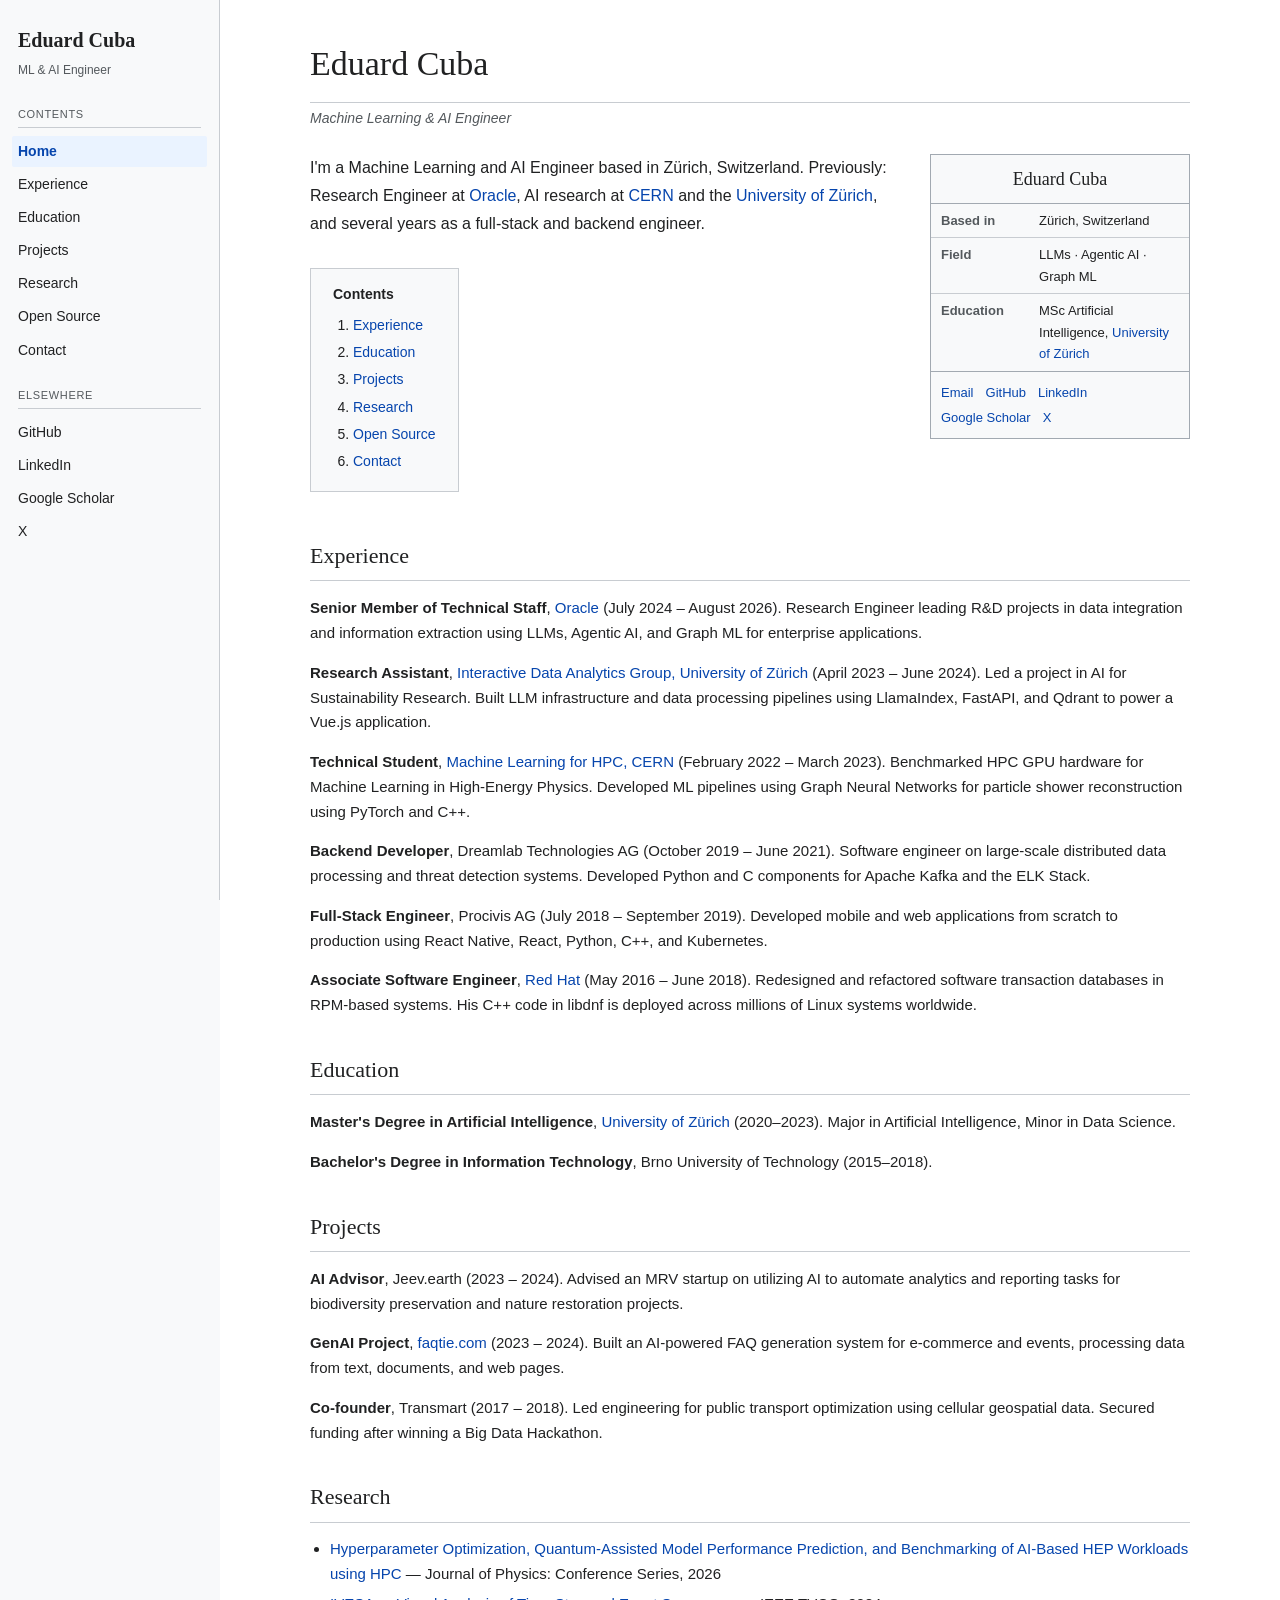
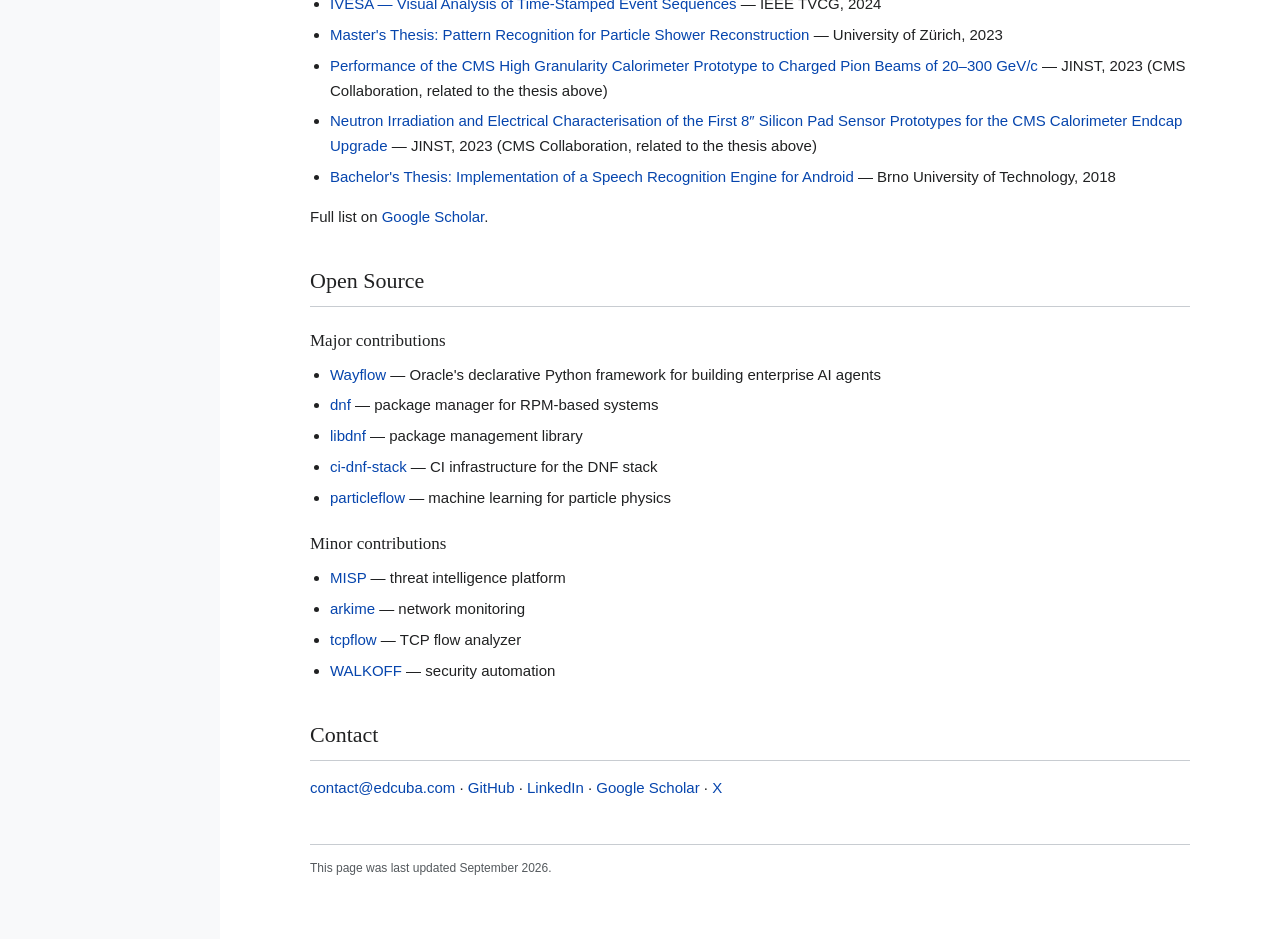
==== index.html @ 56326164 "Drop stale Oracle infobox facts, plain-text tags, add dark mode - Infobox: remove Employer/Role rows" ====
<!DOCTYPE html>
<html lang="en">
<head>
    <meta charset="UTF-8">
    <meta name="viewport" content="width=device-width, initial-scale=1.0">
    <title>Eduard Cuba</title>
    <meta name="description" content="Eduard Cuba — Machine Learning &amp; AI Engineer. Zürich, Switzerland.">
    <link rel="stylesheet" href="style.css">
</head>
<body>
    <div class="wiki-layout">
        <nav class="sidebar">
            <div class="sidebar-brand"><a href="index.html">Eduard Cuba</a></div>
            <div class="sidebar-tagline">ML &amp; AI Engineer</div>

            <details class="sidebar-menu">
                <summary class="sidebar-menu-toggle">&#9776; Menu</summary>
                <script>
                    // Chrome's <details> renders collapsed content through an internal
                    // ::details-content wrapper that ignores author display overrides on
                    // the children, so forcing it open on desktop needs the real [open]
                    // attribute rather than a CSS display:block fight.
                    (function () {
                        var menu = document.currentScript.closest('.sidebar-menu');
                        var mq = window.matchMedia('(min-width: 821px)');
                        function sync() {
                            menu.toggleAttribute('open', mq.matches);
                        }
                        mq.addEventListener('change', sync);
                        sync();
                    })();
                </script>

                <div class="sidebar-heading">Contents</div>
                <div class="sidebar-nav">
                    <ul>
                        <li><a href="#top" class="current">Home</a></li>
                        <li><a href="#experience">Experience</a></li>
                        <li><a href="#education">Education</a></li>
                        <li><a href="#projects">Projects</a></li>
                        <li><a href="#research">Research</a></li>
                        <li><a href="#open-source">Open Source</a></li>
                        <li><a href="#contact">Contact</a></li>
                    </ul>
                </div>

                <div class="sidebar-heading">Elsewhere</div>
                <div class="sidebar-nav">
                    <ul>
                        <li><a href="https://github.com/edcuba">GitHub</a></li>
                        <li><a href="https://www.linkedin.com/in/eduard-cuba/">LinkedIn</a></li>
                        <li><a href="https://scholar.google.com/citations?user=SxRRQQIAAAAJ&hl=en">Google Scholar</a></li>
                        <li><a href="https://x.com/cubaedo">X</a></li>
                    </ul>
                </div>
            </details>
        </nav>

        <main class="content">
          <div class="content-inner">
            <div class="page-title" id="top">Eduard Cuba</div>
            <div class="page-subtitle">Machine Learning &amp; AI Engineer</div>

            <article>
                <aside class="infobox">
                    <div class="infobox-title">Eduard Cuba</div>
                    <table>
                        <tr><td class="label">Based in</td><td>Zürich, Switzerland</td></tr>
                        <tr><td class="label">Field</td><td>LLMs · Agentic AI · Graph ML</td></tr>
                        <tr><td class="label">Education</td><td>MSc Artificial Intelligence, <a href="https://www.uzh.ch/en.html">University of Zürich</a></td></tr>
                    </table>
                    <div class="infobox-links">
                        <a href="mailto:contact@edcuba.com">Email</a>
                        <a href="https://github.com/edcuba">GitHub</a>
                        <a href="https://www.linkedin.com/in/eduard-cuba/">LinkedIn</a>
                        <a href="https://scholar.google.com/citations?user=SxRRQQIAAAAJ&hl=en">Google Scholar</a>
                        <a href="https://x.com/cubaedo">X</a>
                    </div>
                </aside>

                <div class="lead">
                    <p>I'm a Machine Learning and AI Engineer based in Zürich, Switzerland. Previously: Research Engineer at <a href="https://www.oracle.com/">Oracle</a>, AI research at <a href="https://home.cern/">CERN</a> and the <a href="https://www.uzh.ch/en.html">University of Zürich</a>, and several years as a full-stack and backend engineer.</p>
                </div>

                <div class="toc">
                    <div class="toc-title">Contents</div>
                    <ol>
                        <li><a href="#experience">Experience</a></li>
                        <li><a href="#education">Education</a></li>
                        <li><a href="#projects">Projects</a></li>
                        <li><a href="#research">Research</a></li>
                        <li><a href="#open-source">Open Source</a></li>
                        <li><a href="#contact">Contact</a></li>
                    </ol>
                </div>

                <div class="section" id="experience">
                    <h2>Experience</h2>

                    <p><strong>Senior Member of Technical Staff</strong>, <a href="https://www.oracle.com/">Oracle</a> (July 2024 – August 2026). Research Engineer leading R&amp;D projects in data integration and information extraction using LLMs, Agentic AI, and Graph ML for enterprise applications.</p>

                    <p><strong>Research Assistant</strong>, <a href="https://www.ifi.uzh.ch/en.html">Interactive Data Analytics Group, University of Zürich</a> (April 2023 – June 2024). Led a project in AI for Sustainability Research. Built LLM infrastructure and data processing pipelines using LlamaIndex, FastAPI, and Qdrant to power a Vue.js application.</p>

                    <p><strong>Technical Student</strong>, <a href="https://home.cern/">Machine Learning for HPC, CERN</a> (February 2022 – March 2023). Benchmarked HPC GPU hardware for Machine Learning in High-Energy Physics. Developed ML pipelines using Graph Neural Networks for particle shower reconstruction using PyTorch and C++.</p>

                    <p><strong>Backend Developer</strong>, Dreamlab Technologies AG (October 2019 – June 2021). Software engineer on large-scale distributed data processing and threat detection systems. Developed Python and C components for Apache Kafka and the ELK Stack.</p>

                    <p><strong>Full-Stack Engineer</strong>, Procivis AG (July 2018 – September 2019). Developed mobile and web applications from scratch to production using React Native, React, Python, C++, and Kubernetes.</p>

                    <p><strong>Associate Software Engineer</strong>, <a href="https://www.redhat.com/">Red Hat</a> (May 2016 – June 2018). Redesigned and refactored software transaction databases in RPM-based systems. His C++ code in libdnf is deployed across millions of Linux systems worldwide.</p>
                </div>

                <div class="section" id="education">
                    <h2>Education</h2>

                    <p><strong>Master's Degree in Artificial Intelligence</strong>, <a href="https://www.uzh.ch/en.html">University of Zürich</a> (2020–2023). Major in Artificial Intelligence, Minor in Data Science.</p>

                    <p><strong>Bachelor's Degree in Information Technology</strong>, Brno University of Technology (2015–2018).</p>
                </div>

                <div class="section" id="projects">
                    <h2>Projects</h2>

                    <p><strong>AI Advisor</strong>, Jeev.earth (2023 – 2024). Advised an MRV startup on utilizing AI to automate analytics and reporting tasks for biodiversity preservation and nature restoration projects.</p>

                    <p><strong>GenAI Project</strong>, <a href="https://faqtie.com/">faqtie.com</a> (2023 – 2024). Built an AI-powered FAQ generation system for e-commerce and events, processing data from text, documents, and web pages.</p>

                    <p><strong>Co-founder</strong>, Transmart (2017 – 2018). Led engineering for public transport optimization using cellular geospatial data. Secured funding after winning a Big Data Hackathon.</p>
                </div>

                <div class="section" id="research">
                    <h2>Research</h2>
                    <ul class="plain-list">
                        <li><a href="https://iopscience.iop.org/article/10.1088/1742-6596/3206/1/012015">Hyperparameter Optimization, Quantum-Assisted Model Performance Prediction, and Benchmarking of AI-Based HEP Workloads using HPC</a> — Journal of Physics: Conference Series, 2026</li>
                        <li><a href="https://ieeexplore.ieee.org/document/10494234/">IVESA — Visual Analysis of Time-Stamped Event Sequences</a> — IEEE TVCG, 2024</li>
                        <li><a href="https://capuana.ifi.uzh.ch/publications/PDFs/23612_Cuba_AIML_HGCAL_Reco_Thesis.pdf">Master's Thesis: Pattern Recognition for Particle Shower Reconstruction</a> — University of Zürich, 2023</li>
                        <li><a href="https://iopscience.iop.org/article/10.1088/1748-0221/18/08/P08014">Performance of the CMS High Granularity Calorimeter Prototype to Charged Pion Beams of 20–300 GeV/c</a> — JINST, 2023 (CMS Collaboration, related to the thesis above)</li>
                        <li><a href="https://iopscience.iop.org/article/10.1088/1748-0221/18/08/P08024">Neutron Irradiation and Electrical Characterisation of the First 8″ Silicon Pad Sensor Prototypes for the CMS Calorimeter Endcap Upgrade</a> — JINST, 2023 (CMS Collaboration, related to the thesis above)</li>
                        <li><a href="https://excel.fit.vutbr.cz/submissions/2018/037/37.pdf">Bachelor's Thesis: Implementation of a Speech Recognition Engine for Android</a> — Brno University of Technology, 2018</li>
                    </ul>
                    <p>Full list on <a href="https://scholar.google.com/citations?user=SxRRQQIAAAAJ&hl=en">Google Scholar</a>.</p>
                </div>

                <div class="section" id="open-source">
                    <h2>Open Source</h2>
                    <h3>Major contributions</h3>
                    <ul class="plain-list">
                        <li><a href="https://github.com/oracle/wayflow">Wayflow</a> — Oracle's declarative Python framework for building enterprise AI agents</li>
                        <li><a href="https://github.com/rpm-software-management/dnf">dnf</a> — package manager for RPM-based systems</li>
                        <li><a href="https://github.com/rpm-software-management/libdnf">libdnf</a> — package management library</li>
                        <li><a href="https://github.com/rpm-software-management/ci-dnf-stack">ci-dnf-stack</a> — CI infrastructure for the DNF stack</li>
                        <li><a href="https://github.com/jpata/particleflow">particleflow</a> — machine learning for particle physics</li>
                    </ul>
                    <h3>Minor contributions</h3>
                    <ul class="plain-list">
                        <li><a href="https://github.com/MISP/MISP">MISP</a> — threat intelligence platform</li>
                        <li><a href="https://github.com/arkime/arkime">arkime</a> — network monitoring</li>
                        <li><a href="https://github.com/simsong/tcpflow">tcpflow</a> — TCP flow analyzer</li>
                        <li><a href="https://github.com/nsacyber/WALKOFF">WALKOFF</a> — security automation</li>
                    </ul>
                </div>

                <div class="section" id="contact">
                    <h2>Contact</h2>
                    <p>
                        <a href="mailto:contact@edcuba.com">contact@edcuba.com</a> ·
                        <a href="https://github.com/edcuba">GitHub</a> ·
                        <a href="https://www.linkedin.com/in/eduard-cuba/">LinkedIn</a> ·
                        <a href="https://scholar.google.com/citations?user=SxRRQQIAAAAJ&hl=en">Google Scholar</a> ·
                        <a href="https://x.com/cubaedo">X</a>
                    </p>
                </div>

                <div class="page-footer">This page was last updated September 2026.</div>
            </article>
          </div>
        </main>
    </div>
</body>
</html>
---- style.css ----
/* Eduard Cuba — wiki-style site */

:root {
    --bg: #f8f9fa;
    --content-bg: #ffffff;
    --border: #c8ccd1;
    --border-strong: #a2a9b1;
    --text: #202122;
    --text-secondary: #54595d;
    --link: #0645ad;
    --link-hover: #3366cc;
    --sidebar-bg: #f8f9fa;
    --nav-hover-bg: #eaecf0;
    --nav-current-bg: #eaf3ff;
    --serif: Georgia, 'Iowan Old Style', 'Palatino Linotype', 'URW Palladio L', P052, serif;
    --sans: -apple-system, BlinkMacSystemFont, 'Helvetica Neue', Helvetica, Arial, sans-serif;
}

@media (prefers-color-scheme: dark) {
    :root {
        --bg: #101418;
        --content-bg: #16191c;
        --border: #3a3f44;
        --border-strong: #54595d;
        --text: #eaecf0;
        --text-secondary: #a2a9b1;
        --link: #6cb6ff;
        --link-hover: #90ceff;
        --sidebar-bg: #16191c;
        --nav-hover-bg: #24282c;
        --nav-current-bg: #1b3a57;
    }
}

* {
    box-sizing: border-box;
}

html, body {
    margin: 0;
    padding: 0;
}

body {
    font-family: var(--sans);
    background: var(--bg);
    color: var(--text);
    font-size: 15px;
    line-height: 1.65;
}

a {
    color: var(--link);
    text-decoration: none;
}

a:hover {
    color: var(--link-hover);
    text-decoration: underline;
}

.wiki-layout {
    display: flex;
    align-items: flex-start;
    min-height: 100vh;
}

/* Sidebar */

.sidebar {
    width: 220px;
    flex: 0 0 220px;
    background: var(--sidebar-bg);
    border-right: 1px solid var(--border);
    padding: 24px 18px;
    position: sticky;
    top: 0;
    align-self: flex-start;
    min-height: 100vh;
}

.sidebar-brand {
    font-family: var(--serif);
    font-size: 20px;
    font-weight: 700;
    margin-bottom: 4px;
}

.sidebar-brand a {
    color: var(--text);
}

.sidebar-brand a:hover {
    text-decoration: none;
    color: var(--link);
}

.sidebar-tagline {
    font-size: 12px;
    color: var(--text-secondary);
    margin-bottom: 24px;
}

.sidebar-menu-toggle {
    display: none;
}

.sidebar-heading {
    font-size: 11px;
    text-transform: uppercase;
    letter-spacing: 0.06em;
    color: var(--text-secondary);
    margin: 20px 0 8px;
    padding-bottom: 4px;
    border-bottom: 1px solid var(--border);
}

.sidebar-heading:first-of-type {
    margin-top: 0;
}

.sidebar-nav ul {
    list-style: none;
    margin: 0 0 4px;
    padding: 0;
}

.sidebar-nav li {
    margin-bottom: 2px;
}

.sidebar-nav a {
    display: block;
    padding: 4px 6px;
    margin: 0 -6px;
    border-radius: 2px;
    color: var(--text);
    font-size: 14px;
}

.sidebar-nav a:hover {
    background: var(--nav-hover-bg);
    text-decoration: none;
    color: var(--link);
}

.sidebar-nav a.current {
    background: var(--nav-current-bg);
    color: var(--link);
    font-weight: 600;
}

.sidebar-nav a small {
    display: block;
    font-weight: 400;
    color: var(--text-secondary);
    font-size: 11px;
}

/* Main content */

.content {
    flex: 1 1 auto;
    min-width: 0;
    min-height: 100vh;
    background: var(--content-bg);
    padding: 36px 48px 60px;
}

.content-inner {
    max-width: 880px;
    margin: 0 auto;
}

.page-title {
    font-family: var(--serif);
    font-size: 34px;
    font-weight: 400;
    color: var(--text);
    border-bottom: 1px solid var(--border);
    padding-bottom: 10px;
    margin-bottom: 4px;
}

.page-subtitle {
    font-size: 14px;
    color: var(--text-secondary);
    font-style: italic;
    margin-bottom: 24px;
}


.lead {
    font-size: 16px;
    line-height: 1.75;
    margin-bottom: 22px;
}

.lead strong {
    font-weight: 600;
}

/* Infobox */

.infobox {
    float: right;
    width: 260px;
    margin: 0 0 20px 28px;
    background: var(--sidebar-bg);
    border: 1px solid var(--border-strong);
    font-size: 13px;
}

.infobox-title {
    font-family: var(--serif);
    font-size: 18px;
    text-align: center;
    padding: 10px 10px 8px;
    border-bottom: 1px solid var(--border-strong);
}

.infobox table {
    width: 100%;
    border-collapse: collapse;
}

.infobox td {
    padding: 6px 10px;
    vertical-align: top;
    border-top: 1px solid var(--border);
}

.infobox tr:first-child td {
    border-top: none;
}

.infobox td.label {
    color: var(--text-secondary);
    width: 38%;
    font-weight: 600;
}

.infobox-links {
    padding: 10px;
    border-top: 1px solid var(--border-strong);
    display: flex;
    flex-wrap: wrap;
    gap: 4px 12px;
}

/* Table of contents */

.toc {
    display: inline-block;
    background: var(--sidebar-bg);
    border: 1px solid var(--border);
    padding: 14px 22px;
    margin: 8px 0 28px;
    font-size: 14px;
}

.toc-title {
    font-weight: 700;
    margin-bottom: 8px;
}

.toc ol {
    margin: 0;
    padding-left: 20px;
}

.toc li {
    margin-bottom: 4px;
}

/* Sections */

.section {
    margin-bottom: 34px;
    clear: both;
}

.section h2 {
    font-family: var(--serif);
    font-weight: 400;
    font-size: 22px;
    border-bottom: 1px solid var(--border);
    padding-bottom: 6px;
    margin-bottom: 14px;
}

.section h3 {
    font-family: var(--serif);
    font-weight: 400;
    font-size: 17px;
    margin: 20px 0 8px;
}

/* Lists */

.plain-list {
    margin: 0 0 8px 20px;
    padding: 0;
}

.plain-list li {
    margin-bottom: 6px;
}

.page-footer {
    margin-top: 44px;
    padding-top: 14px;
    border-top: 1px solid var(--border);
    font-size: 12px;
    color: var(--text-secondary);
    clear: both;
}

/* Responsive */

@media (max-width: 820px) {
    .wiki-layout {
        flex-direction: column;
    }

    .sidebar {
        width: 100%;
        flex: none;
        position: static;
        min-height: 0;
        padding: 14px 20px;
    }

    .sidebar-brand,
    .sidebar-tagline {
        display: none;
    }

    .sidebar-menu {
        display: block;
    }

    .sidebar-menu:not([open]) > .sidebar-heading,
    .sidebar-menu:not([open]) > .sidebar-nav {
        display: none !important;
    }

    .sidebar-menu-toggle {
        display: inline-block;
        list-style: none;
        cursor: pointer;
        font-size: 13px;
        font-weight: 600;
        color: var(--text);
        padding: 6px 12px;
        border: 1px solid var(--border-strong);
        border-radius: 4px;
        background: var(--content-bg);
    }

    .sidebar-menu-toggle::marker {
        content: "";
        display: none;
    }

    .sidebar-menu-toggle::-webkit-details-marker {
        display: none;
    }

    .sidebar-menu[open] .sidebar-menu-toggle {
        margin-bottom: 10px;
    }

    .sidebar-heading {
        margin-top: 12px;
    }

    .sidebar-heading:first-of-type {
        margin-top: 0;
    }

    .content {
        padding: 28px 20px 40px;
    }

    .infobox {
        float: none;
        width: auto;
        margin: 0 0 22px;
    }

    .page-title {
        font-size: 28px;
    }
}
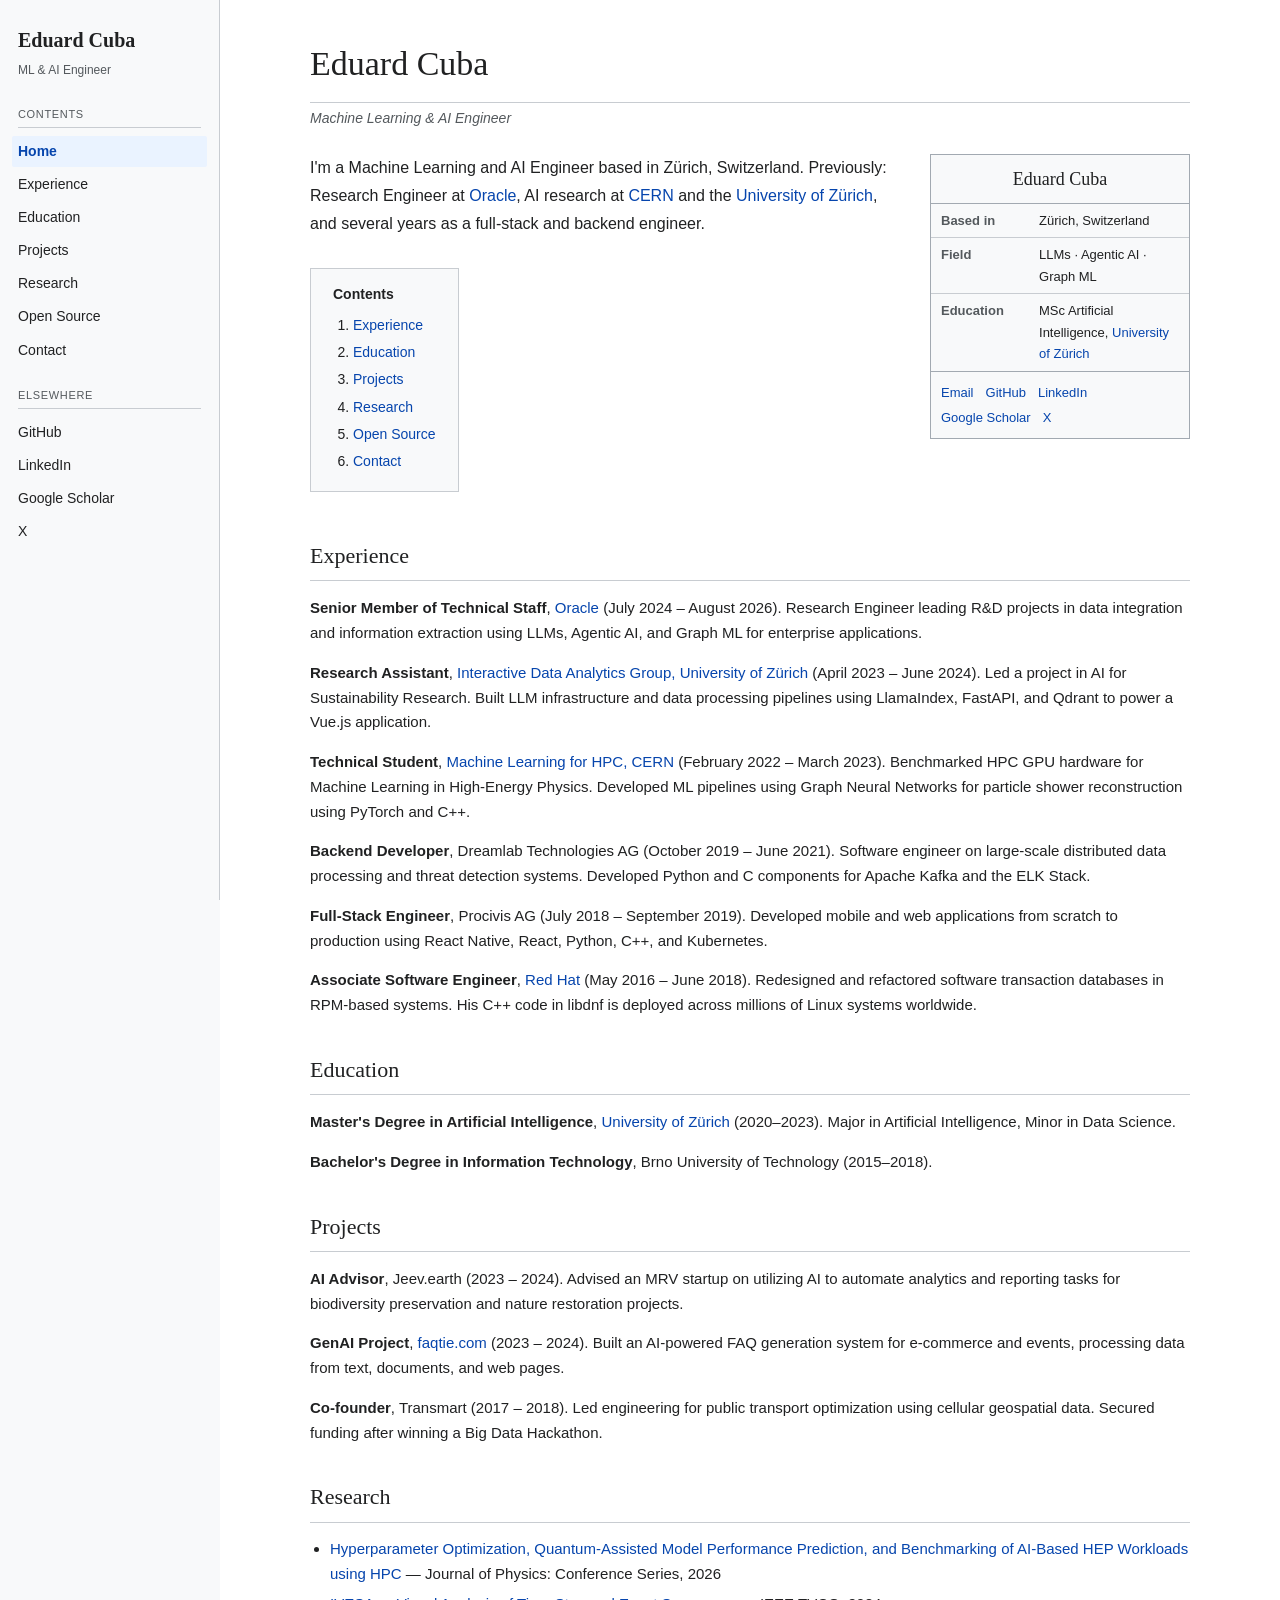
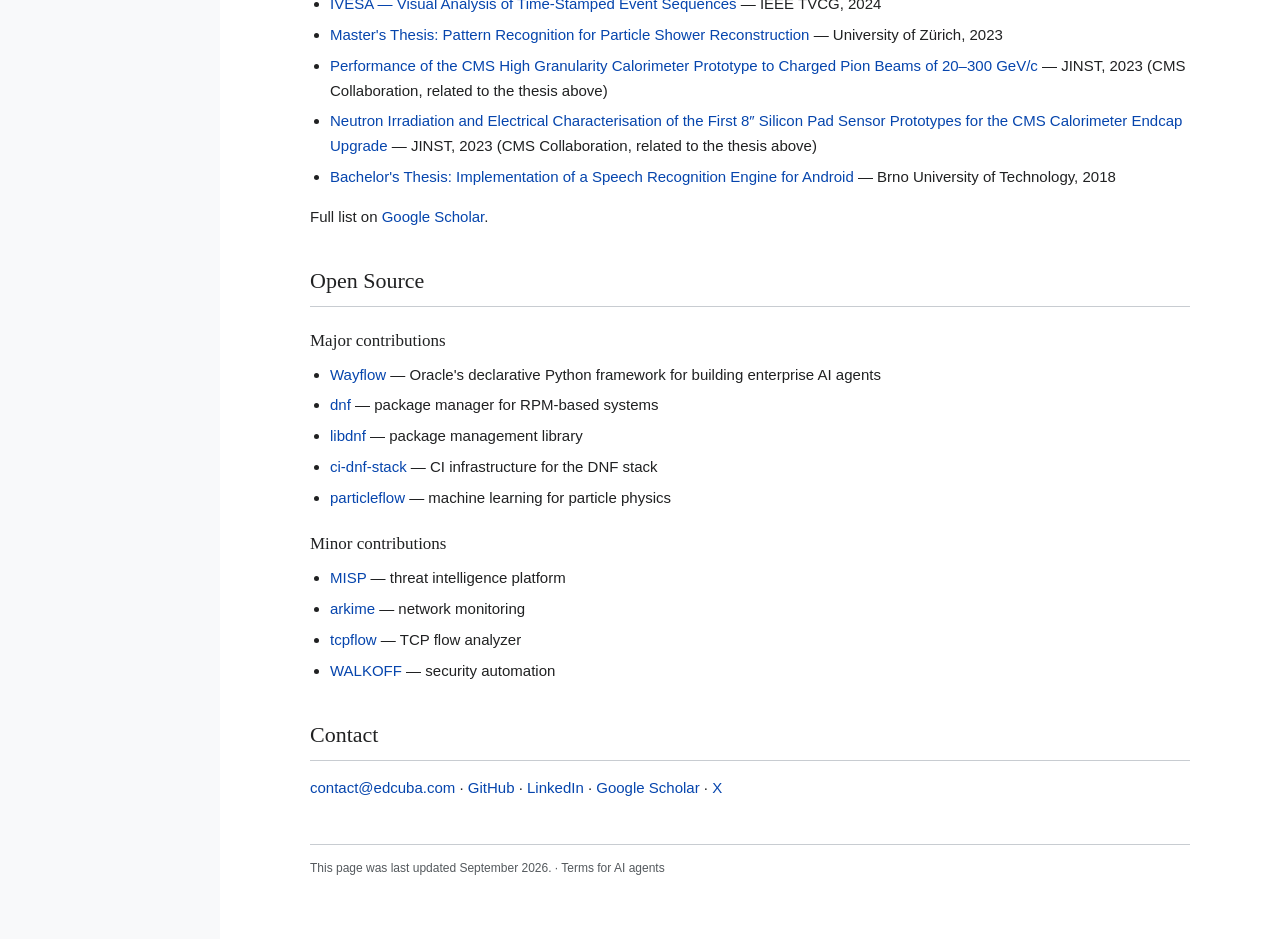
==== commit 8b2b3929: "Add AI-agent data-collection policy (robots.txt, ai.txt, footer link) robots.txt now carries a point" ====
--- a/index.html
+++ b/index.html
@@ -5,7 +5,19 @@
     <meta name="viewport" content="width=device-width, initial-scale=1.0">
     <title>Eduard Cuba</title>
     <meta name="description" content="Eduard Cuba — Machine Learning &amp; AI Engineer. Zürich, Switzerland.">
+    <meta name="ai-policy" content="/ai.txt">
+    <link rel="icon" type="image/svg+xml" href="favicon.svg">
     <link rel="stylesheet" href="style.css">
+
+    <!-- Google tag (gtag.js) -->
+    <script async src="https://www.googletagmanager.com/gtag/js?id=G-2D59EY2W9J"></script>
+    <script>
+      window.dataLayer = window.dataLayer || [];
+      function gtag(){dataLayer.push(arguments);}
+      gtag('js', new Date());
+
+      gtag('config', 'G-2D59EY2W9J');
+    </script>
 </head>
 <body>
     <div class="wiki-layout">
@@ -171,7 +183,10 @@
                     </p>
                 </div>
 
-                <div class="page-footer">This page was last updated September 2026.</div>
+                <div class="page-footer">
+                    This page was last updated September 2026. ·
+                    <a href="/ai.txt" class="terms-badge">Terms for AI agents</a>
+                </div>
             </article>
           </div>
         </main>
--- a/style.css
+++ b/style.css
@@ -316,6 +316,14 @@
     clear: both;
 }
 
+.terms-badge {
+    color: var(--text-secondary);
+}
+
+.terms-badge:hover {
+    color: var(--text);
+}
+
 /* Responsive */
 
 @media (max-width: 820px) {
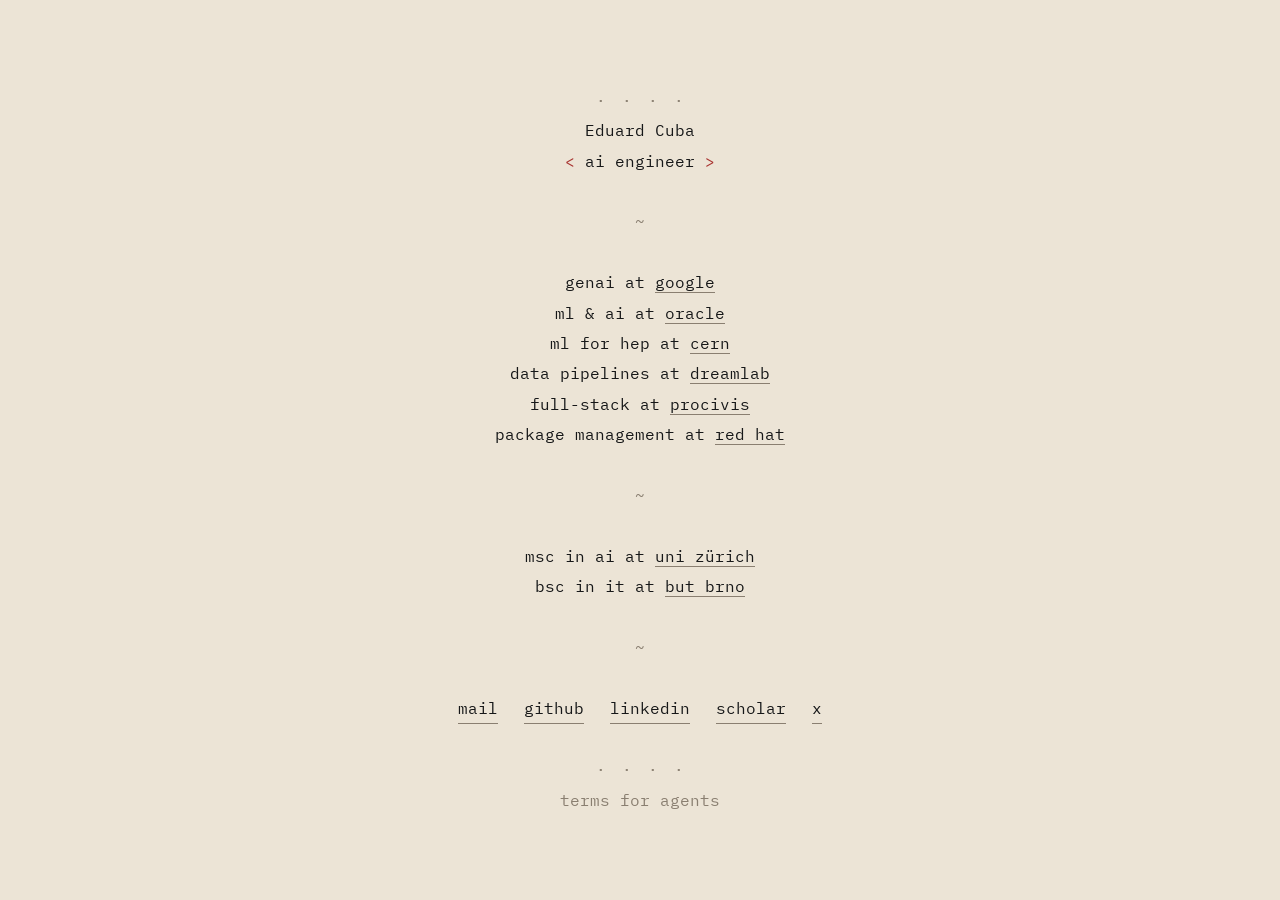
==== commit c7e847e5: "Redesign site as a minimal, centred one-pager Replace the wiki-style layout with a single-font (IBM " ====
--- a/index.html
+++ b/index.html
@@ -4,9 +4,12 @@
     <meta charset="UTF-8">
     <meta name="viewport" content="width=device-width, initial-scale=1.0">
     <title>Eduard Cuba</title>
-    <meta name="description" content="Eduard Cuba — Machine Learning &amp; AI Engineer. Zürich, Switzerland.">
+    <meta name="description" content="Eduard Cuba — AI Engineer.">
     <meta name="ai-policy" content="/ai.txt">
     <link rel="icon" type="image/svg+xml" href="favicon.svg">
+    <link rel="preconnect" href="https://fonts.googleapis.com">
+    <link rel="preconnect" href="https://fonts.gstatic.com" crossorigin>
+    <link rel="stylesheet" href="https://fonts.googleapis.com/css2?family=IBM+Plex+Mono:wght@400&display=swap">
     <link rel="stylesheet" href="style.css">
 
     <!-- Google tag (gtag.js) -->
@@ -20,176 +23,41 @@
     </script>
 </head>
 <body>
-    <div class="wiki-layout">
-        <nav class="sidebar">
-            <div class="sidebar-brand"><a href="index.html">Eduard Cuba</a></div>
-            <div class="sidebar-tagline">ML &amp; AI Engineer</div>
+    <main>
+        <div class="dots" aria-hidden="true"><i>·</i><i>·</i><i>·</i><i>·</i></div>
+        <h1>Eduard Cuba</h1>
+        <p><span class="blink">&lt;</span> ai engineer <span class="blink">&gt;</span></p>
 
-            <details class="sidebar-menu">
-                <summary class="sidebar-menu-toggle">&#9776; Menu</summary>
-                <script>
-                    // Chrome's <details> renders collapsed content through an internal
-                    // ::details-content wrapper that ignores author display overrides on
-                    // the children, so forcing it open on desktop needs the real [open]
-                    // attribute rather than a CSS display:block fight.
-                    (function () {
-                        var menu = document.currentScript.closest('.sidebar-menu');
-                        var mq = window.matchMedia('(min-width: 821px)');
-                        function sync() {
-                            menu.toggleAttribute('open', mq.matches);
-                        }
-                        mq.addEventListener('change', sync);
-                        sync();
-                    })();
-                </script>
+        <div class="tilde" aria-hidden="true">~</div>
 
-                <div class="sidebar-heading">Contents</div>
-                <div class="sidebar-nav">
-                    <ul>
-                        <li><a href="#top" class="current">Home</a></li>
-                        <li><a href="#experience">Experience</a></li>
-                        <li><a href="#education">Education</a></li>
-                        <li><a href="#projects">Projects</a></li>
-                        <li><a href="#research">Research</a></li>
-                        <li><a href="#open-source">Open Source</a></li>
-                        <li><a href="#contact">Contact</a></li>
-                    </ul>
-                </div>
+        <ul>
+            <li>genai at <a href="https://cloud.google.com/ai">google</a></li>
+            <li>ml &amp; ai at <a href="https://www.oracle.com/">oracle</a></li>
+            <li>ml for hep at <a href="https://home.cern/">cern</a></li>
+            <li>data pipelines at <a href="https://dreamlab.net/">dreamlab</a></li>
+            <li>full-stack at <a href="https://www.procivis.ch/">procivis</a></li>
+            <li>package management at <a href="https://www.redhat.com/">red hat</a></li>
+        </ul>
 
-                <div class="sidebar-heading">Elsewhere</div>
-                <div class="sidebar-nav">
-                    <ul>
-                        <li><a href="https://github.com/edcuba">GitHub</a></li>
-                        <li><a href="https://www.linkedin.com/in/eduard-cuba/">LinkedIn</a></li>
-                        <li><a href="https://scholar.google.com/citations?user=SxRRQQIAAAAJ&hl=en">Google Scholar</a></li>
-                        <li><a href="https://x.com/cubaedo">X</a></li>
-                    </ul>
-                </div>
-            </details>
-        </nav>
+        <div class="tilde" aria-hidden="true">~</div>
 
-        <main class="content">
-          <div class="content-inner">
-            <div class="page-title" id="top">Eduard Cuba</div>
-            <div class="page-subtitle">Machine Learning &amp; AI Engineer</div>
+        <ul>
+            <li>msc in ai at <a href="https://www.ifi.uzh.ch/en.html">uni zürich</a></li>
+            <li>bsc in it at <a href="https://www.fit.vut.cz/.en">but brno</a></li>
+        </ul>
 
-            <article>
-                <aside class="infobox">
-                    <div class="infobox-title">Eduard Cuba</div>
-                    <table>
-                        <tr><td class="label">Based in</td><td>Zürich, Switzerland</td></tr>
-                        <tr><td class="label">Field</td><td>LLMs · Agentic AI · Graph ML</td></tr>
-                        <tr><td class="label">Education</td><td>MSc Artificial Intelligence, <a href="https://www.uzh.ch/en.html">University of Zürich</a></td></tr>
-                    </table>
-                    <div class="infobox-links">
-                        <a href="mailto:contact@edcuba.com">Email</a>
-                        <a href="https://github.com/edcuba">GitHub</a>
-                        <a href="https://www.linkedin.com/in/eduard-cuba/">LinkedIn</a>
-                        <a href="https://scholar.google.com/citations?user=SxRRQQIAAAAJ&hl=en">Google Scholar</a>
-                        <a href="https://x.com/cubaedo">X</a>
-                    </div>
-                </aside>
+        <div class="tilde" aria-hidden="true">~</div>
 
-                <div class="lead">
-                    <p>I'm a Machine Learning and AI Engineer based in Zürich, Switzerland. Previously: Research Engineer at <a href="https://www.oracle.com/">Oracle</a>, AI research at <a href="https://home.cern/">CERN</a> and the <a href="https://www.uzh.ch/en.html">University of Zürich</a>, and several years as a full-stack and backend engineer.</p>
-                </div>
+        <p class="links">
+            <a href="mailto:contact@edcuba.com">mail</a>
+            <a href="https://github.com/edcuba">github</a>
+            <a href="https://www.linkedin.com/in/eduard-cuba/">linkedin</a>
+            <a href="https://scholar.google.com/citations?user=SxRRQQIAAAAJ&hl=en">scholar</a>
+            <a href="https://x.com/cubaedo">x</a>
+        </p>
 
-                <div class="toc">
-                    <div class="toc-title">Contents</div>
-                    <ol>
-                        <li><a href="#experience">Experience</a></li>
-                        <li><a href="#education">Education</a></li>
-                        <li><a href="#projects">Projects</a></li>
-                        <li><a href="#research">Research</a></li>
-                        <li><a href="#open-source">Open Source</a></li>
-                        <li><a href="#contact">Contact</a></li>
-                    </ol>
-                </div>
-
-                <div class="section" id="experience">
-                    <h2>Experience</h2>
-
-                    <p><strong>Senior Member of Technical Staff</strong>, <a href="https://www.oracle.com/">Oracle</a> (July 2024 – August 2026). Research Engineer leading R&amp;D projects in data integration and information extraction using LLMs, Agentic AI, and Graph ML for enterprise applications.</p>
-
-                    <p><strong>Research Assistant</strong>, <a href="https://www.ifi.uzh.ch/en.html">Interactive Data Analytics Group, University of Zürich</a> (April 2023 – June 2024). Led a project in AI for Sustainability Research. Built LLM infrastructure and data processing pipelines using LlamaIndex, FastAPI, and Qdrant to power a Vue.js application.</p>
-
-                    <p><strong>Technical Student</strong>, <a href="https://home.cern/">Machine Learning for HPC, CERN</a> (February 2022 – March 2023). Benchmarked HPC GPU hardware for Machine Learning in High-Energy Physics. Developed ML pipelines using Graph Neural Networks for particle shower reconstruction using PyTorch and C++.</p>
-
-                    <p><strong>Backend Developer</strong>, Dreamlab Technologies AG (October 2019 – June 2021). Software engineer on large-scale distributed data processing and threat detection systems. Developed Python and C components for Apache Kafka and the ELK Stack.</p>
-
-                    <p><strong>Full-Stack Engineer</strong>, Procivis AG (July 2018 – September 2019). Developed mobile and web applications from scratch to production using React Native, React, Python, C++, and Kubernetes.</p>
-
-                    <p><strong>Associate Software Engineer</strong>, <a href="https://www.redhat.com/">Red Hat</a> (May 2016 – June 2018). Redesigned and refactored software transaction databases in RPM-based systems. His C++ code in libdnf is deployed across millions of Linux systems worldwide.</p>
-                </div>
-
-                <div class="section" id="education">
-                    <h2>Education</h2>
-
-                    <p><strong>Master's Degree in Artificial Intelligence</strong>, <a href="https://www.uzh.ch/en.html">University of Zürich</a> (2020–2023). Major in Artificial Intelligence, Minor in Data Science.</p>
-
-                    <p><strong>Bachelor's Degree in Information Technology</strong>, Brno University of Technology (2015–2018).</p>
-                </div>
-
-                <div class="section" id="projects">
-                    <h2>Projects</h2>
-
-                    <p><strong>AI Advisor</strong>, Jeev.earth (2023 – 2024). Advised an MRV startup on utilizing AI to automate analytics and reporting tasks for biodiversity preservation and nature restoration projects.</p>
-
-                    <p><strong>GenAI Project</strong>, <a href="https://faqtie.com/">faqtie.com</a> (2023 – 2024). Built an AI-powered FAQ generation system for e-commerce and events, processing data from text, documents, and web pages.</p>
-
-                    <p><strong>Co-founder</strong>, Transmart (2017 – 2018). Led engineering for public transport optimization using cellular geospatial data. Secured funding after winning a Big Data Hackathon.</p>
-                </div>
-
-                <div class="section" id="research">
-                    <h2>Research</h2>
-                    <ul class="plain-list">
-                        <li><a href="https://iopscience.iop.org/article/10.1088/1742-6596/3206/1/012015">Hyperparameter Optimization, Quantum-Assisted Model Performance Prediction, and Benchmarking of AI-Based HEP Workloads using HPC</a> — Journal of Physics: Conference Series, 2026</li>
-                        <li><a href="https://ieeexplore.ieee.org/document/10494234/">IVESA — Visual Analysis of Time-Stamped Event Sequences</a> — IEEE TVCG, 2024</li>
-                        <li><a href="https://capuana.ifi.uzh.ch/publications/PDFs/23612_Cuba_AIML_HGCAL_Reco_Thesis.pdf">Master's Thesis: Pattern Recognition for Particle Shower Reconstruction</a> — University of Zürich, 2023</li>
-                        <li><a href="https://iopscience.iop.org/article/10.1088/1748-0221/18/08/P08014">Performance of the CMS High Granularity Calorimeter Prototype to Charged Pion Beams of 20–300 GeV/c</a> — JINST, 2023 (CMS Collaboration, related to the thesis above)</li>
-                        <li><a href="https://iopscience.iop.org/article/10.1088/1748-0221/18/08/P08024">Neutron Irradiation and Electrical Characterisation of the First 8″ Silicon Pad Sensor Prototypes for the CMS Calorimeter Endcap Upgrade</a> — JINST, 2023 (CMS Collaboration, related to the thesis above)</li>
-                        <li><a href="https://excel.fit.vutbr.cz/submissions/2018/037/37.pdf">Bachelor's Thesis: Implementation of a Speech Recognition Engine for Android</a> — Brno University of Technology, 2018</li>
-                    </ul>
-                    <p>Full list on <a href="https://scholar.google.com/citations?user=SxRRQQIAAAAJ&hl=en">Google Scholar</a>.</p>
-                </div>
-
-                <div class="section" id="open-source">
-                    <h2>Open Source</h2>
-                    <h3>Major contributions</h3>
-                    <ul class="plain-list">
-                        <li><a href="https://github.com/oracle/wayflow">Wayflow</a> — Oracle's declarative Python framework for building enterprise AI agents</li>
-                        <li><a href="https://github.com/rpm-software-management/dnf">dnf</a> — package manager for RPM-based systems</li>
-                        <li><a href="https://github.com/rpm-software-management/libdnf">libdnf</a> — package management library</li>
-                        <li><a href="https://github.com/rpm-software-management/ci-dnf-stack">ci-dnf-stack</a> — CI infrastructure for the DNF stack</li>
-                        <li><a href="https://github.com/jpata/particleflow">particleflow</a> — machine learning for particle physics</li>
-                    </ul>
-                    <h3>Minor contributions</h3>
-                    <ul class="plain-list">
-                        <li><a href="https://github.com/MISP/MISP">MISP</a> — threat intelligence platform</li>
-                        <li><a href="https://github.com/arkime/arkime">arkime</a> — network monitoring</li>
-                        <li><a href="https://github.com/simsong/tcpflow">tcpflow</a> — TCP flow analyzer</li>
-                        <li><a href="https://github.com/nsacyber/WALKOFF">WALKOFF</a> — security automation</li>
-                    </ul>
-                </div>
-
-                <div class="section" id="contact">
-                    <h2>Contact</h2>
-                    <p>
-                        <a href="mailto:contact@edcuba.com">contact@edcuba.com</a> ·
-                        <a href="https://github.com/edcuba">GitHub</a> ·
-                        <a href="https://www.linkedin.com/in/eduard-cuba/">LinkedIn</a> ·
-                        <a href="https://scholar.google.com/citations?user=SxRRQQIAAAAJ&hl=en">Google Scholar</a> ·
-                        <a href="https://x.com/cubaedo">X</a>
-                    </p>
-                </div>
-
-                <div class="page-footer">
-                    This page was last updated September 2026. ·
-                    <a href="/ai.txt" class="terms-badge">Terms for AI agents</a>
-                </div>
-            </article>
-          </div>
-        </main>
-    </div>
+        <div class="dots" aria-hidden="true"><i>·</i><i>·</i><i>·</i><i>·</i></div>
+        <p><a href="/ai.txt" class="quiet">terms for agents</a></p>
+    </main>
 </body>
 </html>
--- a/style.css
+++ b/style.css
@@ -1,403 +1,67 @@
-/* Eduard Cuba — wiki-style site */
+/* edcuba.com — one font, one size, centred */
 
 :root {
-    --bg: #f8f9fa;
-    --content-bg: #ffffff;
-    --border: #c8ccd1;
-    --border-strong: #a2a9b1;
-    --text: #202122;
-    --text-secondary: #54595d;
-    --link: #0645ad;
-    --link-hover: #3366cc;
-    --sidebar-bg: #f8f9fa;
-    --nav-hover-bg: #eaecf0;
-    --nav-current-bg: #eaf3ff;
-    --serif: Georgia, 'Iowan Old Style', 'Palatino Linotype', 'URW Palladio L', P052, serif;
-    --sans: -apple-system, BlinkMacSystemFont, 'Helvetica Neue', Helvetica, Arial, sans-serif;
+    --bg:    #ece4d6;   /* faded skin (= dark-mode ink) */
+    --ink:   #161718;   /* = dark-mode bg */
+    --muted: #8a7f71;
+    --accent:#a8322f;
 }
 
 @media (prefers-color-scheme: dark) {
     :root {
-        --bg: #101418;
-        --content-bg: #16191c;
-        --border: #3a3f44;
-        --border-strong: #54595d;
-        --text: #eaecf0;
-        --text-secondary: #a2a9b1;
-        --link: #6cb6ff;
-        --link-hover: #90ceff;
-        --sidebar-bg: #16191c;
-        --nav-hover-bg: #24282c;
-        --nav-current-bg: #1b3a57;
+        --bg:    #161718;   /* dark gray */
+        --ink:   #ece4d6;
+        --muted: #756f66;
+        --accent:#e0716c;
     }
 }
 
-* {
-    box-sizing: border-box;
+* { box-sizing: border-box; }
+
+html { -webkit-text-size-adjust: 100%; }
+
+body {
+    margin: 0;
+    min-height: 100vh;
+    display: flex;
+    align-items: center;
+    justify-content: center;
+    background: var(--bg);
+    color: var(--ink);
+    font: 16px/1.9 "IBM Plex Mono", ui-monospace, Menlo, Consolas, monospace;
+    text-align: center;
 }
 
-html, body {
-    margin: 0;
-    padding: 0;
+main { width: 100%; max-width: 40rem; min-width: 0; padding: 3rem 1rem; }
+
+::selection { background: var(--ink); color: var(--bg); }
+
+h1, p, ul { font: inherit; margin: 0; padding: 0; }
+ul { list-style: none; }
+
+.dots { display: flex; justify-content: center; gap: 1rem; color: var(--muted); }
+.dots i { font-style: normal; animation: blink 2.4s steps(1) infinite; }
+.dots i:nth-child(2) { animation-delay: .6s; }
+.dots i:nth-child(3) { animation-delay: 1.2s; }
+.dots i:nth-child(4) { animation-delay: 1.8s; }
+
+.blink { color: var(--accent); animation: blink 1.2s steps(1) infinite; }
+.blink:last-child { animation-delay: .6s; }
+
+@keyframes blink { 50% { opacity: .15; } }
+
+.tilde { margin: 1.9rem 0; color: var(--muted); animation: sway 3s ease-in-out infinite; }
+@keyframes sway { 50% { transform: translateX(6px); } }
+
+a { color: var(--ink); text-decoration: none; border-bottom: 1px solid var(--muted); }
+a:hover, a:focus-visible { color: var(--accent); border-color: var(--accent); outline: none; }
+
+.links { margin-bottom: 1.9rem; }
+.links a { display: inline-block; margin: 0 .5rem; }
+@media (max-width: 420px) { .links a { margin: 0 .3rem; } }
+
+.quiet { color: var(--muted); border: 0; }
+
+@media (prefers-reduced-motion: reduce) {
+    .dots i, .blink, .tilde { animation: none; }
 }
-
-body {
-    font-family: var(--sans);
-    background: var(--bg);
-    color: var(--text);
-    font-size: 15px;
-    line-height: 1.65;
-}
-
-a {
-    color: var(--link);
-    text-decoration: none;
-}
-
-a:hover {
-    color: var(--link-hover);
-    text-decoration: underline;
-}
-
-.wiki-layout {
-    display: flex;
-    align-items: flex-start;
-    min-height: 100vh;
-}
-
-/* Sidebar */
-
-.sidebar {
-    width: 220px;
-    flex: 0 0 220px;
-    background: var(--sidebar-bg);
-    border-right: 1px solid var(--border);
-    padding: 24px 18px;
-    position: sticky;
-    top: 0;
-    align-self: flex-start;
-    min-height: 100vh;
-}
-
-.sidebar-brand {
-    font-family: var(--serif);
-    font-size: 20px;
-    font-weight: 700;
-    margin-bottom: 4px;
-}
-
-.sidebar-brand a {
-    color: var(--text);
-}
-
-.sidebar-brand a:hover {
-    text-decoration: none;
-    color: var(--link);
-}
-
-.sidebar-tagline {
-    font-size: 12px;
-    color: var(--text-secondary);
-    margin-bottom: 24px;
-}
-
-.sidebar-menu-toggle {
-    display: none;
-}
-
-.sidebar-heading {
-    font-size: 11px;
-    text-transform: uppercase;
-    letter-spacing: 0.06em;
-    color: var(--text-secondary);
-    margin: 20px 0 8px;
-    padding-bottom: 4px;
-    border-bottom: 1px solid var(--border);
-}
-
-.sidebar-heading:first-of-type {
-    margin-top: 0;
-}
-
-.sidebar-nav ul {
-    list-style: none;
-    margin: 0 0 4px;
-    padding: 0;
-}
-
-.sidebar-nav li {
-    margin-bottom: 2px;
-}
-
-.sidebar-nav a {
-    display: block;
-    padding: 4px 6px;
-    margin: 0 -6px;
-    border-radius: 2px;
-    color: var(--text);
-    font-size: 14px;
-}
-
-.sidebar-nav a:hover {
-    background: var(--nav-hover-bg);
-    text-decoration: none;
-    color: var(--link);
-}
-
-.sidebar-nav a.current {
-    background: var(--nav-current-bg);
-    color: var(--link);
-    font-weight: 600;
-}
-
-.sidebar-nav a small {
-    display: block;
-    font-weight: 400;
-    color: var(--text-secondary);
-    font-size: 11px;
-}
-
-/* Main content */
-
-.content {
-    flex: 1 1 auto;
-    min-width: 0;
-    min-height: 100vh;
-    background: var(--content-bg);
-    padding: 36px 48px 60px;
-}
-
-.content-inner {
-    max-width: 880px;
-    margin: 0 auto;
-}
-
-.page-title {
-    font-family: var(--serif);
-    font-size: 34px;
-    font-weight: 400;
-    color: var(--text);
-    border-bottom: 1px solid var(--border);
-    padding-bottom: 10px;
-    margin-bottom: 4px;
-}
-
-.page-subtitle {
-    font-size: 14px;
-    color: var(--text-secondary);
-    font-style: italic;
-    margin-bottom: 24px;
-}
-
-
-.lead {
-    font-size: 16px;
-    line-height: 1.75;
-    margin-bottom: 22px;
-}
-
-.lead strong {
-    font-weight: 600;
-}
-
-/* Infobox */
-
-.infobox {
-    float: right;
-    width: 260px;
-    margin: 0 0 20px 28px;
-    background: var(--sidebar-bg);
-    border: 1px solid var(--border-strong);
-    font-size: 13px;
-}
-
-.infobox-title {
-    font-family: var(--serif);
-    font-size: 18px;
-    text-align: center;
-    padding: 10px 10px 8px;
-    border-bottom: 1px solid var(--border-strong);
-}
-
-.infobox table {
-    width: 100%;
-    border-collapse: collapse;
-}
-
-.infobox td {
-    padding: 6px 10px;
-    vertical-align: top;
-    border-top: 1px solid var(--border);
-}
-
-.infobox tr:first-child td {
-    border-top: none;
-}
-
-.infobox td.label {
-    color: var(--text-secondary);
-    width: 38%;
-    font-weight: 600;
-}
-
-.infobox-links {
-    padding: 10px;
-    border-top: 1px solid var(--border-strong);
-    display: flex;
-    flex-wrap: wrap;
-    gap: 4px 12px;
-}
-
-/* Table of contents */
-
-.toc {
-    display: inline-block;
-    background: var(--sidebar-bg);
-    border: 1px solid var(--border);
-    padding: 14px 22px;
-    margin: 8px 0 28px;
-    font-size: 14px;
-}
-
-.toc-title {
-    font-weight: 700;
-    margin-bottom: 8px;
-}
-
-.toc ol {
-    margin: 0;
-    padding-left: 20px;
-}
-
-.toc li {
-    margin-bottom: 4px;
-}
-
-/* Sections */
-
-.section {
-    margin-bottom: 34px;
-    clear: both;
-}
-
-.section h2 {
-    font-family: var(--serif);
-    font-weight: 400;
-    font-size: 22px;
-    border-bottom: 1px solid var(--border);
-    padding-bottom: 6px;
-    margin-bottom: 14px;
-}
-
-.section h3 {
-    font-family: var(--serif);
-    font-weight: 400;
-    font-size: 17px;
-    margin: 20px 0 8px;
-}
-
-/* Lists */
-
-.plain-list {
-    margin: 0 0 8px 20px;
-    padding: 0;
-}
-
-.plain-list li {
-    margin-bottom: 6px;
-}
-
-.page-footer {
-    margin-top: 44px;
-    padding-top: 14px;
-    border-top: 1px solid var(--border);
-    font-size: 12px;
-    color: var(--text-secondary);
-    clear: both;
-}
-
-.terms-badge {
-    color: var(--text-secondary);
-}
-
-.terms-badge:hover {
-    color: var(--text);
-}
-
-/* Responsive */
-
-@media (max-width: 820px) {
-    .wiki-layout {
-        flex-direction: column;
-    }
-
-    .sidebar {
-        width: 100%;
-        flex: none;
-        position: static;
-        min-height: 0;
-        padding: 14px 20px;
-    }
-
-    .sidebar-brand,
-    .sidebar-tagline {
-        display: none;
-    }
-
-    .sidebar-menu {
-        display: block;
-    }
-
-    .sidebar-menu:not([open]) > .sidebar-heading,
-    .sidebar-menu:not([open]) > .sidebar-nav {
-        display: none !important;
-    }
-
-    .sidebar-menu-toggle {
-        display: inline-block;
-        list-style: none;
-        cursor: pointer;
-        font-size: 13px;
-        font-weight: 600;
-        color: var(--text);
-        padding: 6px 12px;
-        border: 1px solid var(--border-strong);
-        border-radius: 4px;
-        background: var(--content-bg);
-    }
-
-    .sidebar-menu-toggle::marker {
-        content: "";
-        display: none;
-    }
-
-    .sidebar-menu-toggle::-webkit-details-marker {
-        display: none;
-    }
-
-    .sidebar-menu[open] .sidebar-menu-toggle {
-        margin-bottom: 10px;
-    }
-
-    .sidebar-heading {
-        margin-top: 12px;
-    }
-
-    .sidebar-heading:first-of-type {
-        margin-top: 0;
-    }
-
-    .content {
-        padding: 28px 20px 40px;
-    }
-
-    .infobox {
-        float: none;
-        width: auto;
-        margin: 0 0 22px;
-    }
-
-    .page-title {
-        font-size: 28px;
-    }
-}
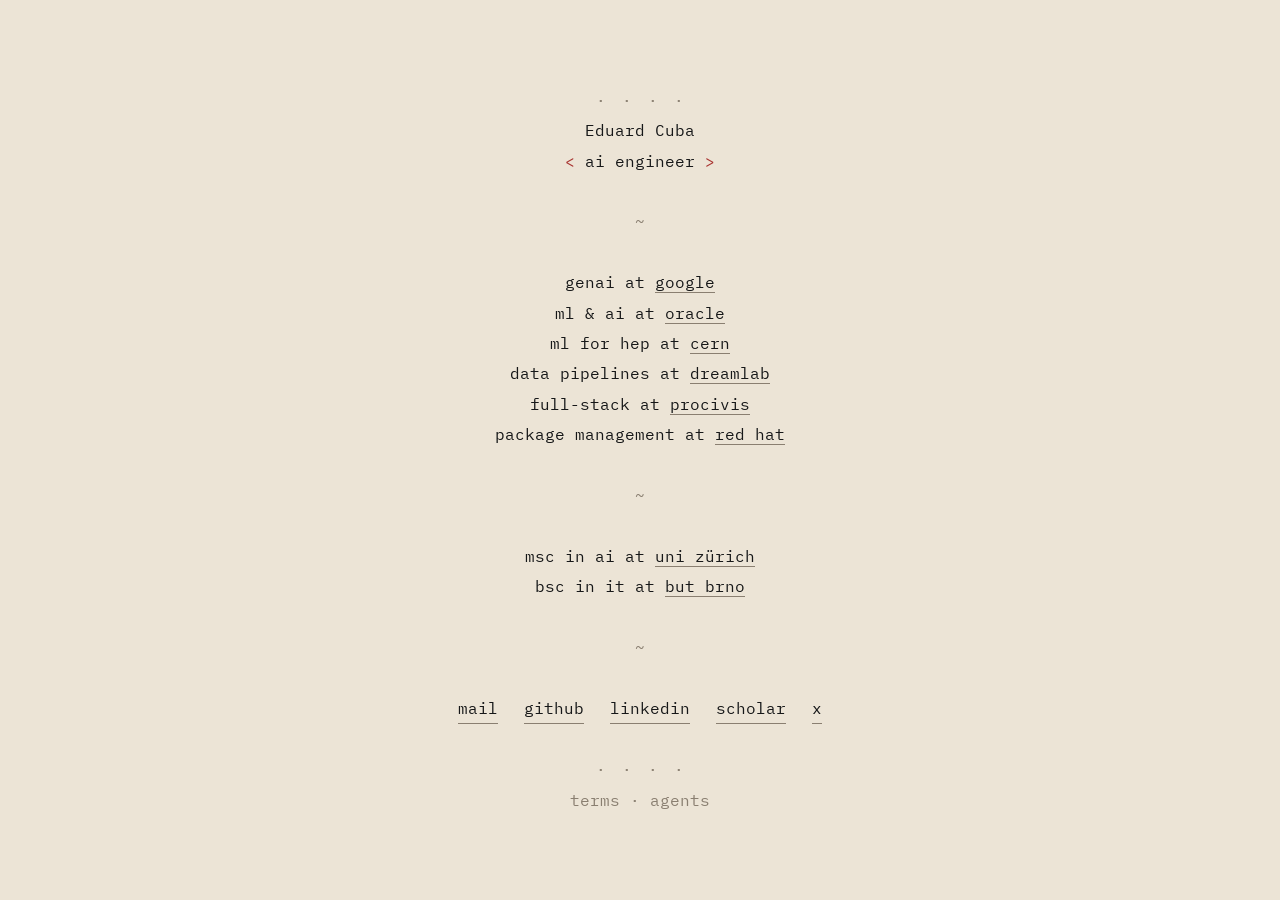
==== commit f0368e09: "Add terms page with privacy note; footer links terms · agents terms.txt covers cookieless Cloudflare" ====
--- a/index.html
+++ b/index.html
@@ -6,21 +6,11 @@
     <title>Eduard Cuba</title>
     <meta name="description" content="Eduard Cuba — AI Engineer.">
     <meta name="ai-policy" content="/ai.txt">
-    <link rel="icon" type="image/svg+xml" href="favicon.svg">
+    <link rel="icon" type="image/svg+xml" href="favicon.svg?v=2">
     <link rel="preconnect" href="https://fonts.googleapis.com">
     <link rel="preconnect" href="https://fonts.gstatic.com" crossorigin>
     <link rel="stylesheet" href="https://fonts.googleapis.com/css2?family=IBM+Plex+Mono:wght@400&display=swap">
-    <link rel="stylesheet" href="style.css">
-
-    <!-- Google tag (gtag.js) -->
-    <script async src="https://www.googletagmanager.com/gtag/js?id=G-2D59EY2W9J"></script>
-    <script>
-      window.dataLayer = window.dataLayer || [];
-      function gtag(){dataLayer.push(arguments);}
-      gtag('js', new Date());
-
-      gtag('config', 'G-2D59EY2W9J');
-    </script>
+    <link rel="stylesheet" href="style.css?v=3">
 </head>
 <body>
     <main>
@@ -57,7 +47,7 @@
         </p>
 
         <div class="dots" aria-hidden="true"><i>·</i><i>·</i><i>·</i><i>·</i></div>
-        <p><a href="/ai.txt" class="quiet">terms for agents</a></p>
+        <p><a href="/terms.txt" class="quiet">terms</a> <span class="dim">·</span> <a href="/ai.txt" class="quiet">agents</a></p>
     </main>
 </body>
 </html>
--- a/style.css
+++ b/style.css
@@ -61,6 +61,7 @@
 @media (max-width: 420px) { .links a { margin: 0 .3rem; } }
 
 .quiet { color: var(--muted); border: 0; }
+.dim { color: var(--muted); }
 
 @media (prefers-reduced-motion: reduce) {
     .dots i, .blink, .tilde { animation: none; }
